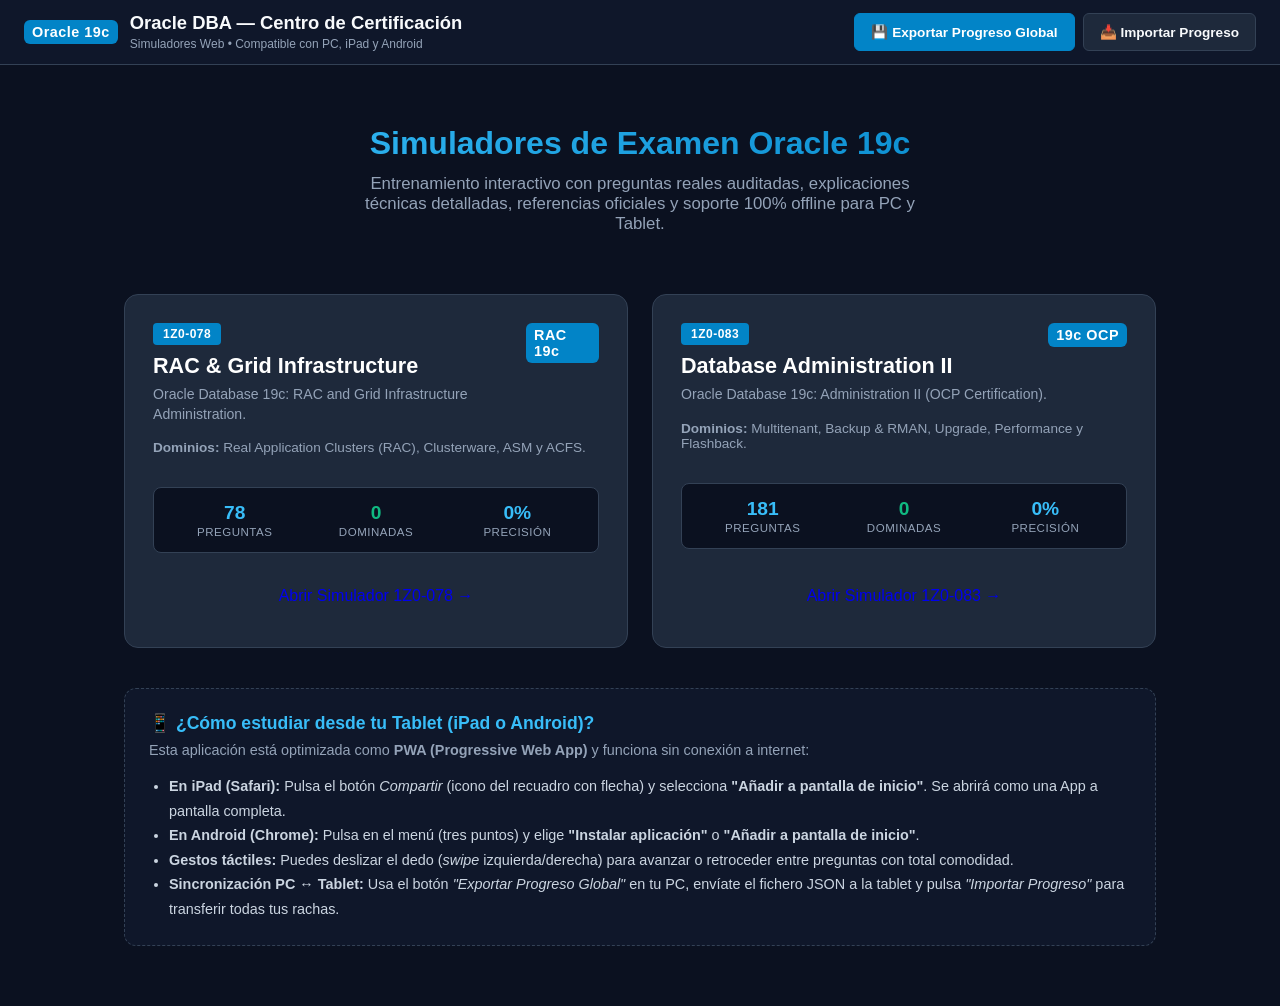
==== index.html @ 9dcdb60d "feat: reorganizacion modular, soporte PWA y optimizacion tablet/movil" ====
<!DOCTYPE html>
<html lang="es">
<head>
  <meta charset="UTF-8">
  <meta name="viewport" content="width=device-width, initial-scale=1.0, viewport-fit=cover">
  <meta name="theme-color" content="#0b1120">
  <meta name="apple-mobile-web-app-capable" content="yes">
  <meta name="apple-mobile-web-app-status-bar-style" content="black-translucent">
  <title>Oracle 19c DBA | Suite de Certificaciones</title>
  <link rel="manifest" href="manifest.webmanifest">
  <link rel="icon" type="image/svg+xml" href="assets/icons/icon.svg">
  <link rel="stylesheet" href="assets/css/simulator.css">
</head>
<body>

<header>
  <div class="brand">
    <span class="brand-badge">Oracle 19c</span>
    <div>
      <h1>Oracle DBA &mdash; Centro de Certificación</h1>
      <small class="brand-sub">Simuladores Web &bull; Compatible con PC, iPad y Android</small>
    </div>
  </div>
  <div class="header-actions">
    <button class="primary" onclick="exportAllProgress()" title="Descarga copia de seguridad completa">💾 Exportar Progreso Global</button>
    <label class="button" style="display:inline-flex; align-items:center; justify-content:center; cursor:pointer;">
      <button onclick="document.getElementById('global-import-input').click()" title="Restaura progreso desde fichero JSON">📥 Importar Progreso</button>
      <input type="file" id="global-import-input" accept=".json" style="display:none;" onchange="importAllProgress(this)">
    </label>
  </div>
</header>

<main>
  <div class="portal-hero">
    <h1>Simuladores de Examen Oracle 19c</h1>
    <p>Entrenamiento interactivo con preguntas reales auditadas, explicaciones técnicas detalladas, referencias oficiales y soporte 100% offline para PC y Tablet.</p>
  </div>

  <div class="exam-grid">
    <!-- Card 1Z0-078 -->
    <div class="exam-card">
      <div class="exam-card-header">
        <div>
          <span class="badge badge-id" style="margin-bottom:8px; display:inline-block;">1Z0-078</span>
          <h2 class="exam-card-title">RAC &amp; Grid Infrastructure</h2>
          <div class="exam-card-subtitle">Oracle Database 19c: RAC and Grid Infrastructure Administration.</div>
        </div>
        <span class="brand-badge">RAC 19c</span>
      </div>

      <div style="font-size:0.85rem; color:var(--text-muted); margin-bottom:12px;">
        <strong>Dominios:</strong> Real Application Clusters (RAC), Clusterware, ASM y ACFS.
      </div>

      <div class="exam-card-stats">
        <div>
          <div class="exam-card-stat-val" id="stats-78-total">78</div>
          <div class="exam-card-stat-label">Preguntas</div>
        </div>
        <div>
          <div class="exam-card-stat-val" id="stats-78-mastered" style="color:var(--success);">0</div>
          <div class="exam-card-stat-label">Dominadas</div>
        </div>
        <div>
          <div class="exam-card-stat-val" id="stats-78-acc">0%</div>
          <div class="exam-card-stat-label">Precisión</div>
        </div>
      </div>

      <a href="1z0-078/" class="button primary exam-card-btn">
        Abrir Simulador 1Z0-078 &rarr;
      </a>
    </div>

    <!-- Card 1Z0-083 -->
    <div class="exam-card">
      <div class="exam-card-header">
        <div>
          <span class="badge badge-id" style="margin-bottom:8px; display:inline-block;">1Z0-083</span>
          <h2 class="exam-card-title">Database Administration II</h2>
          <div class="exam-card-subtitle">Oracle Database 19c: Administration II (OCP Certification).</div>
        </div>
        <span class="brand-badge">19c OCP</span>
      </div>

      <div style="font-size:0.85rem; color:var(--text-muted); margin-bottom:12px;">
        <strong>Dominios:</strong> Multitenant, Backup &amp; RMAN, Upgrade, Performance y Flashback.
      </div>

      <div class="exam-card-stats">
        <div>
          <div class="exam-card-stat-val" id="stats-83-total">181</div>
          <div class="exam-card-stat-label">Preguntas</div>
        </div>
        <div>
          <div class="exam-card-stat-val" id="stats-83-mastered" style="color:var(--success);">0</div>
          <div class="exam-card-stat-label">Dominadas</div>
        </div>
        <div>
          <div class="exam-card-stat-val" id="stats-83-acc">0%</div>
          <div class="exam-card-stat-label">Precisión</div>
        </div>
      </div>

      <a href="1z0-083/" class="button primary exam-card-btn">
        Abrir Simulador 1Z0-083 &rarr;
      </a>
    </div>
  </div>

  <!-- Sincronización y Consejos Tablet -->
  <div class="sync-card">
    <h3>📱 ¿Cómo estudiar desde tu Tablet (iPad o Android)?</h3>
    <p>Esta aplicación está optimizada como <strong>PWA (Progressive Web App)</strong> y funciona sin conexión a internet:</p>
    <ul style="padding-left:20px; font-size:0.9rem; line-height:1.7; color:#cbd5e1;">
      <li><strong>En iPad (Safari):</strong> Pulsa el botón <em>Compartir</em> (icono del recuadro con flecha) y selecciona <strong>"Añadir a pantalla de inicio"</strong>. Se abrirá como una App a pantalla completa.</li>
      <li><strong>En Android (Chrome):</strong> Pulsa en el menú (tres puntos) y elige <strong>"Instalar aplicación"</strong> o <strong>"Añadir a pantalla de inicio"</strong>.</li>
      <li><strong>Gestos táctiles:</strong> Puedes deslizar el dedo (<em>swipe</em> izquierda/derecha) para avanzar o retroceder entre preguntas con total comodidad.</li>
      <li><strong>Sincronización PC &harr; Tablet:</strong> Usa el botón <em>"Exportar Progreso Global"</em> en tu PC, envíate el fichero JSON a la tablet y pulsa <em>"Importar Progreso"</em> para transferir todas tus rachas.</li>
    </ul>
  </div>
</main>

<script>
  // Cargar estadísticas consolidadas en el Dashboard
  function loadDashboardStats() {
    // 1Z0-078
    const stats78 = JSON.parse(localStorage.getItem('oracle_dba_stats_1z0-078') || localStorage.getItem('1z0_078_stats_v2') || '{}');
    updateExamStats('78', stats78);

    // 1Z0-083
    const stats83 = JSON.parse(localStorage.getItem('oracle_dba_stats_1z0-083') || localStorage.getItem('1z0_stats_en') || '{}');
    updateExamStats('83', stats83);
  }

  function updateExamStats(prefix, stats) {
    let mastered = 0;
    let correct = 0;
    let attempts = 0;

    Object.values(stats).forEach(s => {
      if (s) {
        if (s.mastered) mastered++;
        correct += (s.correct || 0);
        attempts += ((s.correct || 0) + (s.wrong || 0));
      }
    });

    const masteredEl = document.getElementById(`stats-${prefix}-mastered`);
    if (masteredEl) masteredEl.innerText = mastered;

    const accEl = document.getElementById(`stats-${prefix}-acc`);
    if (accEl) {
      const acc = attempts > 0 ? Math.round((correct / attempts) * 100) : 0;
      accEl.innerText = `${acc}%`;
    }
  }

  // Backup global unificado
  function exportAllProgress() {
    const backup = {
      app: 'OracleDBA-Suite',
      version: '2.0',
      exportedAt: new Date().toISOString(),
      exams: {
        '1z0-078': {
          stats: JSON.parse(localStorage.getItem('oracle_dba_stats_1z0-078') || localStorage.getItem('1z0_078_stats_v2') || '{}'),
          threshold: localStorage.getItem('oracle_dba_threshold_1z0-078') || localStorage.getItem('1z0_078_threshold_v2') || '3'
        },
        '1z0-083': {
          stats: JSON.parse(localStorage.getItem('oracle_dba_stats_1z0-083') || localStorage.getItem('1z0_stats_en') || '{}'),
          threshold: localStorage.getItem('oracle_dba_threshold_1z0-083') || localStorage.getItem('1z0_threshold_en') || '3'
        }
      }
    };

    const blob = new Blob([JSON.stringify(backup, null, 2)], { type: 'application/json' });
    const url = URL.createObjectURL(blob);
    const a = document.createElement('a');
    a.href = url;
    a.download = `OracleDBA_GlobalBackup_${new Date().toISOString().slice(0, 10)}.json`;
    a.click();
    URL.revokeObjectURL(url);
  }

  function importAllProgress(input) {
    const file = input.files[0];
    if (!file) return;

    const reader = new FileReader();
    reader.onload = e => {
      try {
        const data = JSON.parse(e.target.result);
        if (data.exams) {
          if (data.exams['1z0-078']) {
            localStorage.setItem('oracle_dba_stats_1z0-078', JSON.stringify(data.exams['1z0-078'].stats || {}));
            localStorage.setItem('oracle_dba_threshold_1z0-078', data.exams['1z0-078'].threshold || '3');
          }
          if (data.exams['1z0-083']) {
            localStorage.setItem('oracle_dba_stats_1z0-083', JSON.stringify(data.exams['1z0-083'].stats || {}));
            localStorage.setItem('oracle_dba_threshold_1z0-083', data.exams['1z0-083'].threshold || '3');
          }
          loadDashboardStats();
          alert('¡Progreso global importado con éxito!');
        } else if (data.examId && data.stats) {
          // Backup individual
          localStorage.setItem(`oracle_dba_stats_${data.examId}`, JSON.stringify(data.stats));
          if (data.threshold) localStorage.setItem(`oracle_dba_threshold_${data.examId}`, data.threshold);
          loadDashboardStats();
          alert(`¡Progreso para ${data.examId} importado con éxito!`);
        } else {
          alert('Formato de fichero de respaldo no reconocido.');
        }
      } catch (err) {
        alert('Error al leer el archivo: ' + err.message);
      }
    };
    reader.readAsText(file);
    input.value = '';
  }

  window.addEventListener('DOMContentLoaded', loadDashboardStats);

  // Registro del Service Worker para funcionamiento Offline
  if ('serviceWorker' in navigator) {
    navigator.serviceWorker.register('./sw.js').catch(err => console.log('SW registration error:', err));
  }
</script>
</body>
</html>
---- assets/css/simulator.css ----
/* ==========================================================================
   OracleDBA Exam Simulator - Unified Stylesheet (Desktop, Tablet & Mobile)
   ========================================================================== */

:root {
  --bg-dark: #0b1120;
  --bg-card: #1e293b;
  --bg-hover: #334155;
  --border: #334155;
  --text-main: #f8fafc;
  --text-muted: #94a3b8;
  --primary: #0284c7;
  --primary-hover: #0369a1;
  --success: #10b981;
  --success-bg: rgba(16, 185, 129, 0.15);
  --error: #f43f5e;
  --error-bg: rgba(244, 63, 94, 0.15);
  --accent: #38bdf8;
  --accent-bg: rgba(56, 189, 248, 0.12);
  --warning: #f59e0b;
  --warning-bg: rgba(245, 158, 11, 0.15);
  --font-family: -apple-system, BlinkMacSystemFont, "Segoe UI", Roboto, "Helvetica Neue", Arial, sans-serif;
  --font-mono: ui-monospace, SFMono-Regular, Menlo, Monaco, Consolas, "Liberation Mono", "Courier New", monospace;
  --touch-min-height: 48px;
}

* {
  box-sizing: border-box;
  margin: 0;
  padding: 0;
  font-family: var(--font-family);
  -webkit-tap-highlight-color: transparent;
}

body {
  background: var(--bg-dark);
  color: var(--text-main);
  min-height: 100vh;
  min-height: -webkit-fill-available;
  display: flex;
  flex-direction: column;
  padding-bottom: env(safe-area-inset-bottom, 16px);
}

/* ==========================================================================
   Header & Navigation
   ========================================================================== */

header {
  background: #0f172a;
  border-bottom: 1px solid var(--border);
  padding: 12px 24px;
  display: flex;
  justify-content: space-between;
  align-items: center;
  flex-wrap: wrap;
  gap: 12px;
  position: sticky;
  top: 0;
  z-index: 100;
  padding-top: calc(12px + env(safe-area-inset-top, 0px));
}

.brand {
  display: flex;
  align-items: center;
  gap: 12px;
  text-decoration: none;
  color: inherit;
}

.brand-badge {
  background: var(--primary);
  color: #fff;
  font-weight: 800;
  padding: 4px 8px;
  border-radius: 6px;
  font-size: 0.9rem;
  letter-spacing: 0.5px;
}

.brand h1 {
  font-size: 1.15rem;
  font-weight: 700;
}

.brand-sub {
  color: var(--text-muted);
  font-size: 0.75rem;
}

.header-actions {
  display: flex;
  align-items: center;
  gap: 8px;
  flex-wrap: wrap;
}

.stats-bar {
  display: flex;
  gap: 10px;
  flex-wrap: wrap;
}

.stat-pill {
  background: var(--bg-card);
  border: 1px solid var(--border);
  padding: 6px 12px;
  border-radius: 6px;
  font-size: 0.8rem;
  display: flex;
  align-items: center;
  gap: 4px;
}

.stat-pill strong {
  color: var(--accent);
}

/* Buttons & Inputs */
button {
  cursor: pointer;
  border: 1px solid var(--border);
  background: var(--bg-card);
  color: var(--text-main);
  padding: 8px 16px;
  border-radius: 6px;
  font-size: 0.85rem;
  font-weight: 600;
  transition: all 0.2s ease;
  min-height: 38px;
  display: inline-flex;
  align-items: center;
  justify-content: center;
  gap: 6px;
  user-select: none;
}

button:hover {
  background: var(--bg-hover);
}

button:active {
  transform: scale(0.98);
}

button.primary {
  background: var(--primary);
  border-color: var(--primary);
  color: #fff;
}

button.primary:hover {
  background: var(--primary-hover);
}

button:disabled {
  opacity: 0.5;
  cursor: not-allowed;
  transform: none;
}

/* Navigation Tabs */
nav.tabs {
  background: #0f172a;
  border-bottom: 1px solid var(--border);
  display: flex;
  padding: 0 24px;
  gap: 8px;
  overflow-x: auto;
  align-items: center;
  -webkit-overflow-scrolling: touch;
}

nav.tabs::-webkit-scrollbar {
  display: none;
}

.tab-btn {
  background: none;
  border: none;
  border-bottom: 3px solid transparent;
  border-radius: 0;
  padding: 12px 14px;
  color: var(--text-muted);
  font-size: 0.88rem;
  white-space: nowrap;
}

.tab-btn:hover {
  background: rgba(255, 255, 255, 0.03);
  color: #fff;
}

.tab-btn.active {
  color: #fff;
  border-bottom-color: var(--primary);
  background: rgba(2, 132, 199, 0.08);
}

.tab-btn.tab-memory {
  margin-left: auto;
  border-bottom: 3px solid transparent;
  color: var(--accent);
  font-weight: 700;
}

.tab-btn.tab-memory.active {
  color: #fff;
  border-bottom-color: var(--accent);
  background: rgba(56, 189, 248, 0.12);
}

/* Main Layout */
main {
  flex: 1;
  padding: 20px 24px;
  max-width: 1080px;
  width: 100%;
  margin: 0 auto;
}

/* Filter Bar */
.filter-bar {
  background: var(--bg-card);
  border: 1px solid var(--border);
  padding: 12px 16px;
  border-radius: 8px;
  margin-bottom: 18px;
  display: flex;
  gap: 14px;
  align-items: center;
  flex-wrap: wrap;
}

.filter-bar input[type="text"] {
  flex: 1;
  min-width: 220px;
  background: #0b1120;
  border: 1px solid var(--border);
  padding: 8px 14px;
  border-radius: 6px;
  color: #fff;
  font-size: 0.88rem;
}

.filter-bar input[type="text"]:focus {
  outline: none;
  border-color: var(--primary);
}

.filter-label {
  font-size: 0.85rem;
  display: flex;
  align-items: center;
  gap: 6px;
  cursor: pointer;
  user-select: none;
}

.mastery-select-wrapper {
  font-size: 0.85rem;
  color: var(--text-muted);
  margin-left: auto;
  display: flex;
  align-items: center;
  gap: 6px;
}

.mastery-select-wrapper select {
  background: #0b1120;
  color: #fff;
  border: 1px solid var(--border);
  padding: 6px 10px;
  border-radius: 4px;
  font-size: 0.85rem;
}

/* Exam Mode Header */
.exam-header {
  background: #172554;
  border: 1px solid #1e40af;
  padding: 14px 20px;
  border-radius: 8px;
  margin-bottom: 18px;
  display: flex;
  justify-content: space-between;
  align-items: center;
  flex-wrap: wrap;
  gap: 12px;
}

.timer-display {
  font-size: 1.3rem;
  font-weight: 800;
  font-family: var(--font-mono);
  color: var(--accent);
  background: #0b1120;
  padding: 4px 12px;
  border-radius: 6px;
  border: 1px solid #1e3a8a;
}

/* Question Navigation Bar */
.bottom-nav {
  display: flex;
  justify-content: space-between;
  align-items: center;
  gap: 12px;
  margin: 16px 0;
  flex-wrap: wrap;
}

.bottom-nav button {
  min-height: var(--touch-min-height);
  padding: 8px 20px;
  font-size: 0.95rem;
}

.nav-middle {
  display: flex;
  align-items: center;
  gap: 12px;
  flex-wrap: wrap;
}

.question-jump {
  display: flex;
  align-items: center;
  gap: 6px;
}

.question-jump input {
  width: 70px;
  background: #0b1120;
  border: 1px solid var(--border);
  color: #fff;
  padding: 6px 8px;
  border-radius: 4px;
  text-align: center;
  font-weight: 700;
  font-size: 0.9rem;
}

.q-jump-feedback {
  font-size: 0.8rem;
  color: var(--error);
}

/* ==========================================================================
   Question Card & Content
   ========================================================================== */

.question-card {
  background: var(--bg-card);
  border: 1px solid var(--border);
  border-radius: 12px;
  padding: 24px;
  margin-bottom: 20px;
  box-shadow: 0 4px 6px -1px rgba(0, 0, 0, 0.2);
}

.q-meta {
  display: flex;
  justify-content: space-between;
  align-items: center;
  margin-bottom: 18px;
  flex-wrap: wrap;
  gap: 8px;
}

.badges {
  display: flex;
  gap: 8px;
  align-items: center;
  flex-wrap: wrap;
}

.badge {
  font-size: 0.75rem;
  font-weight: 700;
  padding: 4px 10px;
  border-radius: 4px;
  text-transform: uppercase;
  letter-spacing: 0.5px;
}

.badge-id { background: var(--primary); color: #fff; }
.badge-domain { background: #475569; color: #f8fafc; }
.badge-req { background: #b45309; color: #fff; }
.badge-req.single { background: #047857; color: #fff; }
.badge-verified { background: #065f46; color: #34d399; border: 1px solid #059669; }
.badge-ambiguous { background: #78350f; color: #fde047; border: 1px solid #d97706; }

.streak-indicator {
  font-size: 0.85rem;
  color: var(--text-muted);
  display: flex;
  align-items: center;
  gap: 6px;
}

.streak-indicator strong {
  color: var(--success);
}

.q-text {
  font-size: 1.05rem;
  line-height: 1.65;
  font-weight: 600;
  margin-bottom: 20px;
  color: #fff;
  white-space: pre-line;
}

pre.code-block {
  background: #050914;
  border: 1px solid var(--border);
  border-radius: 8px;
  padding: 16px;
  margin: 16px 0;
  font-family: var(--font-mono);
  font-size: 0.88rem;
  line-height: 1.5;
  color: #38bdf8;
  overflow-x: auto;
  white-space: pre;
}

/* Options */
.options-container {
  display: flex;
  flex-direction: column;
  gap: 12px;
  margin-bottom: 24px;
}

.option-label {
  display: flex;
  align-items: center;
  gap: 14px;
  background: #0b1120;
  border: 1px solid var(--border);
  padding: 14px 18px;
  border-radius: 10px;
  cursor: pointer;
  transition: all 0.2s ease;
  user-select: none;
  min-height: var(--touch-min-height);
}

.option-label:hover {
  border-color: var(--accent);
  background: #131f37;
}

.option-label.selected {
  border-color: var(--accent);
  background: var(--accent-bg);
}

.option-box {
  width: 22px;
  height: 22px;
  min-width: 22px;
  border: 2px solid #475569;
  border-radius: 4px;
  display: flex;
  align-items: center;
  justify-content: center;
  font-weight: 800;
  font-size: 12px;
  transition: all 0.15s ease;
}

.option-label.selected .option-box {
  border-color: var(--accent);
  background: var(--accent);
  color: #0b1120;
}

.option-prefix {
  font-weight: 800;
  color: var(--accent);
  min-width: 20px;
  font-size: 0.95rem;
}

.option-text {
  font-size: 0.95rem;
  line-height: 1.5;
  flex: 1;
}

/* Evaluation States */
.option-label.correct-highlight {
  border-color: var(--success) !important;
  background: var(--success-bg) !important;
}
.option-label.correct-highlight .option-prefix {
  color: var(--success);
}
.option-label.correct-highlight .option-box {
  border-color: var(--success);
  background: var(--success);
  color: #0b1120;
}
.option-label.correct-highlight .option-box::after {
  content: "✓";
}

.option-label.wrong-highlight {
  border-color: var(--error) !important;
  background: var(--error-bg) !important;
}
.option-label.wrong-highlight .option-prefix {
  color: var(--error);
}
.option-label.wrong-highlight .option-box {
  border-color: var(--error);
  background: var(--error);
  color: #fff;
}
.option-label.wrong-highlight .option-box::after {
  content: "✕";
}

/* Memory Mode */
.option-label.memory-correct {
  border-color: var(--success) !important;
  background: var(--success-bg) !important;
  opacity: 1 !important;
  cursor: default;
}
.option-label.memory-correct .option-prefix {
  color: var(--success) !important;
}
.option-label.memory-correct .option-text {
  color: #ffffff !important;
  font-weight: 600;
}
.option-label.memory-correct .option-box {
  border-color: var(--success) !important;
  background: var(--success) !important;
}
.option-label.memory-correct .option-box::after {
  content: "✓" !important;
  color: #0b1120 !important;
  font-size: 13px !important;
  font-weight: 900 !important;
}

.option-label.memory-dimmed {
  border-color: #1e293b !important;
  background: #0d1526 !important;
  opacity: 0.35 !important;
  cursor: default;
}
.option-label.memory-dimmed:hover {
  border-color: #1e293b !important;
  background: #0d1526 !important;
}
.option-label.memory-dimmed .option-prefix,
.option-label.memory-dimmed .option-text {
  color: #64748b !important;
}
.option-label.memory-dimmed .option-box {
  border-color: #334155 !important;
  background: transparent !important;
}

/* Explanations & Notes */
.explanation-box {
  margin-top: 24px;
  background: #0b1120;
  border: 1px solid var(--border);
  border-radius: 8px;
  padding: 20px;
}

.explanation-title {
  color: var(--accent);
  font-weight: 700;
  font-size: 1.05rem;
  margin-bottom: 12px;
  display: flex;
  align-items: center;
  gap: 8px;
}

.explanation-body {
  font-size: 0.93rem;
  line-height: 1.7;
  color: #e2e8f0;
}

.explanation-code {
  background: #050914;
  border: 1px solid #1e293b;
  border-radius: 6px;
  padding: 12px 16px;
  margin: 12px 0;
  font-family: var(--font-mono);
  font-size: 0.85rem;
  line-height: 1.45;
  color: #7dd3fc;
  overflow-x: auto;
}

.inline-code {
  background: #1e293b;
  color: #38bdf8;
  padding: 2px 6px;
  border-radius: 4px;
  font-family: var(--font-mono);
  font-size: 0.85rem;
}

.option-ref {
  display: inline-flex;
  align-items: center;
  justify-content: center;
  background: #1e293b;
  color: #38bdf8;
  font-weight: 700;
  padding: 1px 6px;
  border-radius: 4px;
  border: 1px solid #334155;
  font-size: 0.85rem;
  margin: 0 2px;
}

.review-note {
  background: #271c08;
  border-left: 4px solid var(--warning);
  padding: 10px 14px;
  margin-bottom: 16px;
  border-radius: 0 6px 6px 0;
  font-size: 0.88rem;
  color: #fef08a;
  line-height: 1.5;
}

.oracle-reference, .oracle-references {
  margin-top: 16px;
  padding-top: 14px;
  border-top: 1px dashed var(--border);
  font-size: 0.82rem;
  color: var(--text-muted);
}

.oracle-reference strong, .oracle-references strong {
  display: block;
  margin-bottom: 6px;
  color: var(--accent);
}

.oracle-reference a, .oracle-references a {
  display: block;
  color: #38bdf8;
  text-decoration: none;
  margin-bottom: 4px;
  word-break: break-all;
}

.oracle-reference a:hover, .oracle-references a:hover {
  text-decoration: underline;
}

/* Modals */
.modal {
  display: none;
  position: fixed;
  top: 0;
  left: 0;
  width: 100%;
  height: 100%;
  background: rgba(0, 0, 0, 0.75);
  backdrop-filter: blur(4px);
  z-index: 1000;
  justify-content: center;
  align-items: center;
  padding: 16px;
}

.modal.active {
  display: flex;
}

.modal-content {
  background: var(--bg-card);
  border: 1px solid var(--border);
  border-radius: 12px;
  max-width: 520px;
  width: 100%;
  padding: 24px;
  box-shadow: 0 20px 25px -5px rgba(0, 0, 0, 0.5);
  max-height: 90vh;
  overflow-y: auto;
}

.modal-content h3 {
  margin-bottom: 8px;
  font-size: 1.2rem;
}

.modal-actions {
  margin-top: 20px;
  display: flex;
  justify-content: flex-end;
  gap: 10px;
}

/* ==========================================================================
   Portal / Index Styles
   ========================================================================== */

.portal-hero {
  text-align: center;
  padding: 40px 16px 30px;
}

.portal-hero h1 {
  font-size: 2rem;
  font-weight: 800;
  margin-bottom: 12px;
  background: linear-gradient(135deg, #38bdf8 0%, #0284c7 100%);
  -webkit-background-clip: text;
  -webkit-text-fill-color: transparent;
}

.portal-hero p {
  color: var(--text-muted);
  font-size: 1.05rem;
  max-width: 600px;
  margin: 0 auto;
}

.exam-grid {
  display: grid;
  grid-template-columns: repeat(auto-fit, minmax(320px, 1fr));
  gap: 24px;
  margin: 30px 0 40px;
}

.exam-card {
  background: var(--bg-card);
  border: 1px solid var(--border);
  border-radius: 14px;
  padding: 28px;
  display: flex;
  flex-direction: column;
  transition: all 0.25s ease;
  position: relative;
  overflow: hidden;
}

.exam-card:hover {
  transform: translateY(-4px);
  border-color: var(--accent);
  box-shadow: 0 12px 24px -10px rgba(2, 132, 199, 0.3);
}

.exam-card-header {
  display: flex;
  justify-content: space-between;
  align-items: flex-start;
  margin-bottom: 16px;
}

.exam-card-title {
  font-size: 1.35rem;
  font-weight: 700;
  color: #fff;
  margin-bottom: 6px;
}

.exam-card-subtitle {
  color: var(--text-muted);
  font-size: 0.88rem;
  line-height: 1.4;
}

.exam-card-stats {
  background: #0b1120;
  border: 1px solid var(--border);
  border-radius: 8px;
  padding: 14px;
  margin: 20px 0;
  display: grid;
  grid-template-columns: repeat(3, 1fr);
  gap: 8px;
  text-align: center;
}

.exam-card-stat-val {
  font-size: 1.2rem;
  font-weight: 800;
  color: var(--accent);
}

.exam-card-stat-label {
  font-size: 0.72rem;
  color: var(--text-muted);
  text-transform: uppercase;
  letter-spacing: 0.5px;
  margin-top: 2px;
}

.exam-card-btn {
  margin-top: auto;
  min-height: 46px;
  font-size: 1rem;
  text-decoration: none;
  display: flex;
  align-items: center;
  justify-content: center;
  gap: 8px;
}

.sync-card {
  background: #0f172a;
  border: 1px dashed var(--border);
  border-radius: 12px;
  padding: 24px;
  margin-bottom: 40px;
}

.sync-card h3 {
  font-size: 1.1rem;
  margin-bottom: 8px;
  color: var(--accent);
}

.sync-card p {
  color: var(--text-muted);
  font-size: 0.9rem;
  margin-bottom: 16px;
}

.sync-actions {
  display: flex;
  gap: 12px;
  flex-wrap: wrap;
}

/* ==========================================================================
   Responsive & Tablet / Touch Optimizations
   ========================================================================== */

@media (max-width: 768px) {
  header {
    padding: 10px 16px;
  }
  
  .brand h1 {
    font-size: 1rem;
  }
  
  .stats-bar {
    width: 100%;
    justify-content: space-between;
  }
  
  .stat-pill {
    flex: 1;
    justify-content: center;
    padding: 6px 8px;
    font-size: 0.75rem;
  }
  
  nav.tabs {
    padding: 0 16px;
  }
  
  main {
    padding: 16px;
  }
  
  .question-card {
    padding: 18px 16px;
    border-radius: 10px;
  }
  
  .q-text {
    font-size: 1rem;
  }
  
  .option-label {
    padding: 12px 14px;
    gap: 10px;
  }
  
  .option-text {
    font-size: 0.9rem;
  }
  
  .bottom-nav {
    flex-direction: column-reverse;
    align-items: stretch;
  }
  
  .bottom-nav button {
    width: 100%;
  }
  
  .nav-middle {
    justify-content: space-between;
    margin: 8px 0;
  }
  
  .exam-grid {
    grid-template-columns: 1fr;
  }
}

/* Touch device specific enhancements */
@media (hover: none) and (pointer: coarse) {
  button, .tab-btn, .option-label {
    min-height: var(--touch-min-height);
  }
  
  .option-label:hover {
    background: #0b1120;
    border-color: var(--border);
  }
  
  .option-label:active {
    background: var(--accent-bg);
  }
}
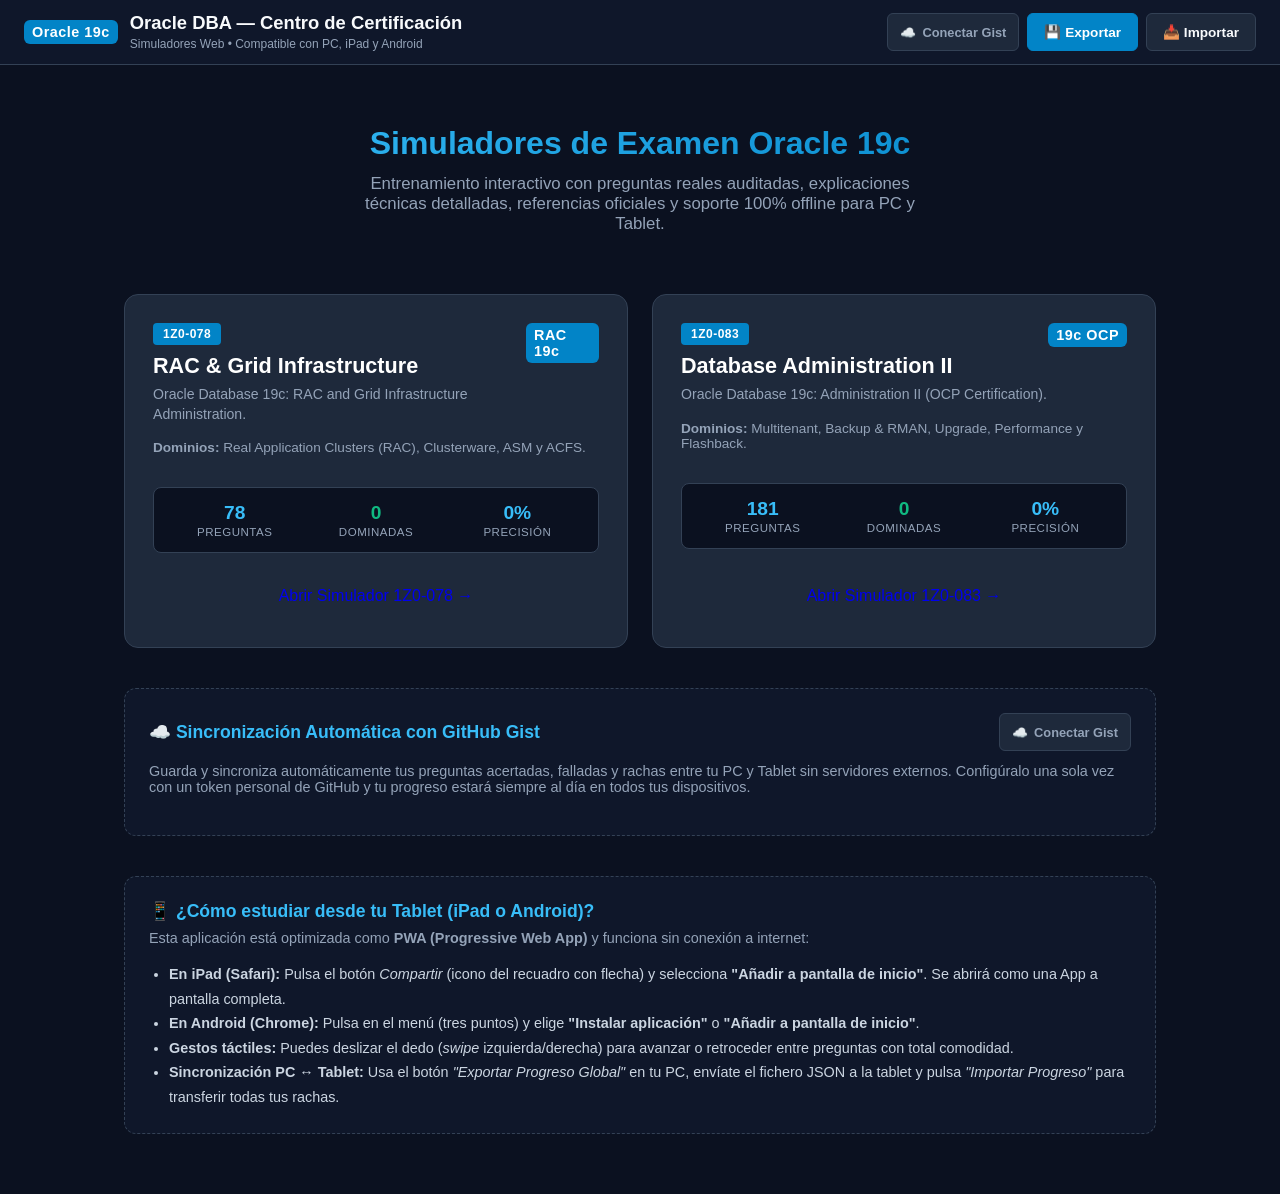
==== commit f1e49ade: "feat: sincronizacion automatica de progreso con backend GitHub Gist" ====
--- a/index.html
+++ b/index.html
@@ -22,9 +22,10 @@
     </div>
   </div>
   <div class="header-actions">
-    <button class="primary" onclick="exportAllProgress()" title="Descarga copia de seguridad completa">💾 Exportar Progreso Global</button>
+    <button class="gist-sync-status" onclick="GistSync.openModal()" title="Sincronización con GitHub Gist">☁️ Conectar Gist</button>
+    <button class="primary" onclick="exportAllProgress()" title="Descarga copia de seguridad completa">💾 Exportar</button>
     <label class="button" style="display:inline-flex; align-items:center; justify-content:center; cursor:pointer;">
-      <button onclick="document.getElementById('global-import-input').click()" title="Restaura progreso desde fichero JSON">📥 Importar Progreso</button>
+      <button onclick="document.getElementById('global-import-input').click()" title="Restaura progreso desde fichero JSON">📥 Importar</button>
       <input type="file" id="global-import-input" accept=".json" style="display:none;" onchange="importAllProgress(this)">
     </label>
   </div>
@@ -106,6 +107,14 @@
         Abrir Simulador 1Z0-083 &rarr;
       </a>
     </div>
+  </div>
+
+  <div class="sync-card">
+    <div style="display:flex; justify-content:space-between; align-items:center; flex-wrap:wrap; gap:12px; margin-bottom:12px;">
+      <h3 style="margin:0;">☁️ Sincronización Automática con GitHub Gist</h3>
+      <button class="gist-sync-status" onclick="GistSync.openModal()">☁️ Conectar Gist</button>
+    </div>
+    <p>Guarda y sincroniza automáticamente tus preguntas acertadas, falladas y rachas entre tu PC y Tablet sin servidores externos. Configúralo una sola vez con un token personal de GitHub y tu progreso estará siempre al día en todos tus dispositivos.</p>
   </div>
 
   <!-- Sincronización y Consejos Tablet -->
@@ -226,5 +235,6 @@
     navigator.serviceWorker.register('./sw.js').catch(err => console.log('SW registration error:', err));
   }
 </script>
+<script src="assets/js/gist-sync.js"></script>
 </body>
 </html>
--- a/assets/css/simulator.css
+++ b/assets/css/simulator.css
@@ -301,6 +301,56 @@
   border: 1px solid #1e3a8a;
 }
 
+/* Sync Pill Button */
+.gist-sync-status {
+  display: inline-flex;
+  align-items: center;
+  gap: 6px;
+  background: var(--bg-card);
+  border: 1px solid var(--border);
+  padding: 6px 12px;
+  border-radius: 6px;
+  font-size: 0.8rem;
+  font-weight: 600;
+  cursor: pointer;
+  transition: all 0.2s ease;
+  user-select: none;
+}
+
+.gist-sync-status:hover {
+  background: var(--bg-hover);
+  border-color: var(--accent);
+}
+
+.gist-sync-status.status-synced {
+  border-color: #059669;
+  background: rgba(16, 185, 129, 0.1);
+  color: #34d399;
+}
+
+.gist-sync-status.status-syncing {
+  border-color: #d97706;
+  background: rgba(245, 158, 11, 0.1);
+  color: #fbbf24;
+  animation: pulse 1.5s infinite;
+}
+
+.gist-sync-status.status-error {
+  border-color: var(--error);
+  background: var(--error-bg);
+  color: #fda4af;
+}
+
+.gist-sync-status.status-unconfigured {
+  border-color: var(--border);
+  color: var(--text-muted);
+}
+
+@keyframes pulse {
+  0%, 100% { opacity: 1; }
+  50% { opacity: 0.6; }
+}
+
 /* Question Navigation Bar */
 .bottom-nav {
   display: flex;
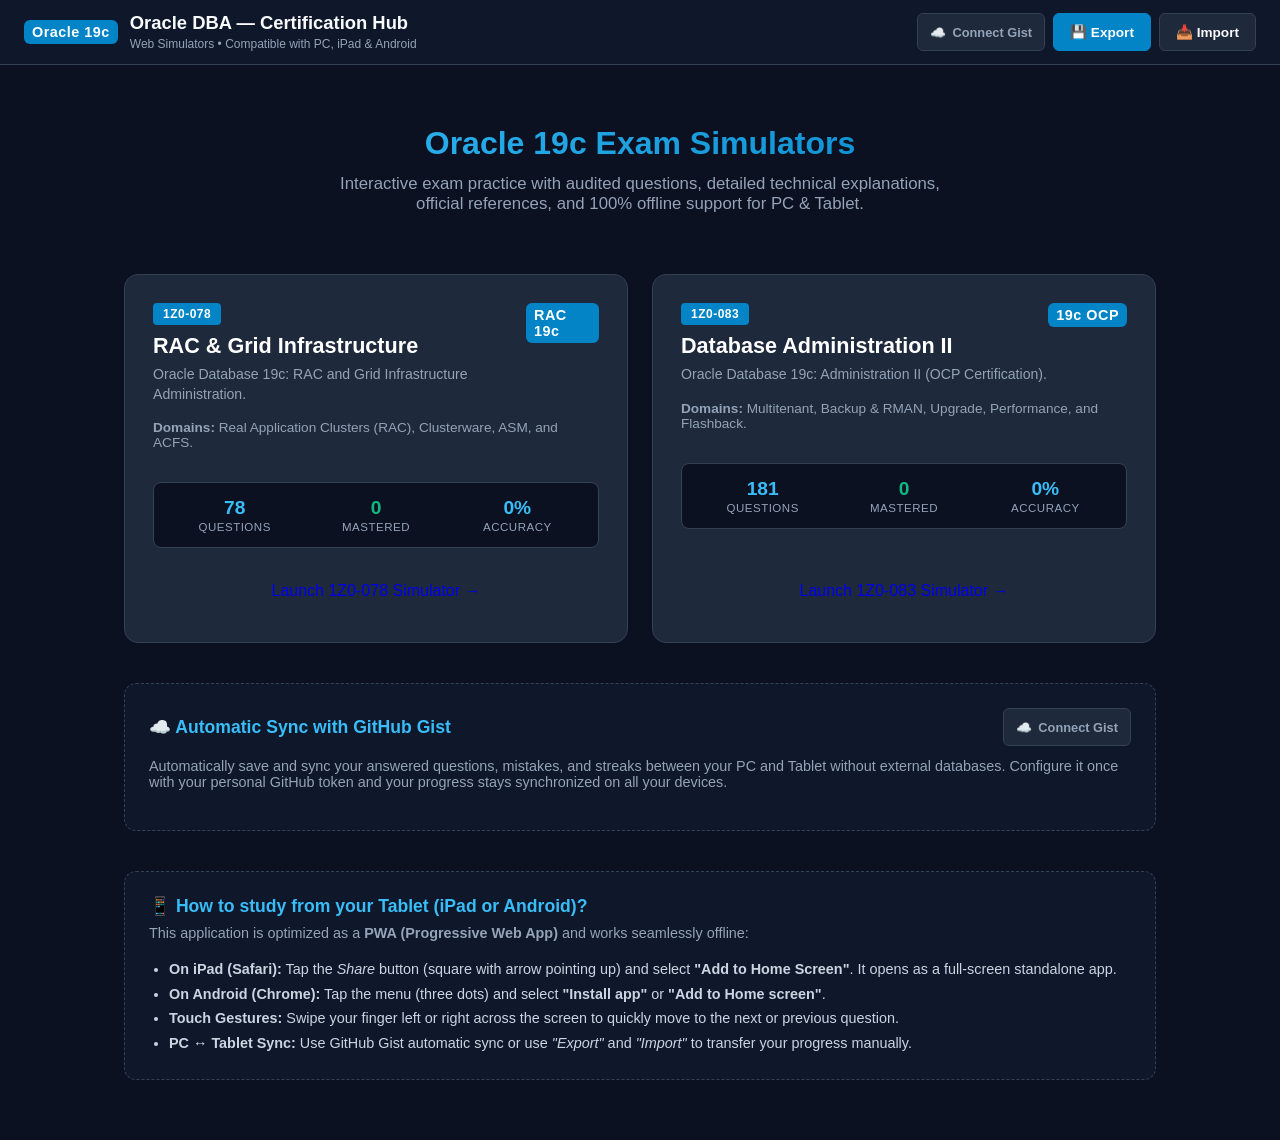
==== commit 3c6529f6: "docs: translate all project files, documentation, and UI to English" ====
--- a/index.html
+++ b/index.html
@@ -1,12 +1,12 @@
 <!DOCTYPE html>
-<html lang="es">
+<html lang="en">
 <head>
   <meta charset="UTF-8">
   <meta name="viewport" content="width=device-width, initial-scale=1.0, viewport-fit=cover">
   <meta name="theme-color" content="#0b1120">
   <meta name="apple-mobile-web-app-capable" content="yes">
   <meta name="apple-mobile-web-app-status-bar-style" content="black-translucent">
-  <title>Oracle 19c DBA | Suite de Certificaciones</title>
+  <title>Oracle 19c DBA | Certification Suite</title>
   <link rel="manifest" href="manifest.webmanifest">
   <link rel="icon" type="image/svg+xml" href="assets/icons/icon.svg">
   <link rel="stylesheet" href="assets/css/simulator.css">
@@ -17,15 +17,15 @@
   <div class="brand">
     <span class="brand-badge">Oracle 19c</span>
     <div>
-      <h1>Oracle DBA &mdash; Centro de Certificación</h1>
-      <small class="brand-sub">Simuladores Web &bull; Compatible con PC, iPad y Android</small>
+      <h1>Oracle DBA &mdash; Certification Hub</h1>
+      <small class="brand-sub">Web Simulators &bull; Compatible with PC, iPad &amp; Android</small>
     </div>
   </div>
   <div class="header-actions">
-    <button class="gist-sync-status" onclick="GistSync.openModal()" title="Sincronización con GitHub Gist">☁️ Conectar Gist</button>
-    <button class="primary" onclick="exportAllProgress()" title="Descarga copia de seguridad completa">💾 Exportar</button>
+    <button class="gist-sync-status" onclick="GistSync.openModal()" title="GitHub Gist Synchronization">☁️ Connect Gist</button>
+    <button class="primary" onclick="exportAllProgress()" title="Download full backup">💾 Export</button>
     <label class="button" style="display:inline-flex; align-items:center; justify-content:center; cursor:pointer;">
-      <button onclick="document.getElementById('global-import-input').click()" title="Restaura progreso desde fichero JSON">📥 Importar</button>
+      <button onclick="document.getElementById('global-import-input').click()" title="Restore progress from JSON file">📥 Import</button>
       <input type="file" id="global-import-input" accept=".json" style="display:none;" onchange="importAllProgress(this)">
     </label>
   </div>
@@ -33,8 +33,8 @@
 
 <main>
   <div class="portal-hero">
-    <h1>Simuladores de Examen Oracle 19c</h1>
-    <p>Entrenamiento interactivo con preguntas reales auditadas, explicaciones técnicas detalladas, referencias oficiales y soporte 100% offline para PC y Tablet.</p>
+    <h1>Oracle 19c Exam Simulators</h1>
+    <p>Interactive exam practice with audited questions, detailed technical explanations, official references, and 100% offline support for PC &amp; Tablet.</p>
   </div>
 
   <div class="exam-grid">
@@ -50,26 +50,26 @@
       </div>
 
       <div style="font-size:0.85rem; color:var(--text-muted); margin-bottom:12px;">
-        <strong>Dominios:</strong> Real Application Clusters (RAC), Clusterware, ASM y ACFS.
+        <strong>Domains:</strong> Real Application Clusters (RAC), Clusterware, ASM, and ACFS.
       </div>
 
       <div class="exam-card-stats">
         <div>
           <div class="exam-card-stat-val" id="stats-78-total">78</div>
-          <div class="exam-card-stat-label">Preguntas</div>
+          <div class="exam-card-stat-label">Questions</div>
         </div>
         <div>
           <div class="exam-card-stat-val" id="stats-78-mastered" style="color:var(--success);">0</div>
-          <div class="exam-card-stat-label">Dominadas</div>
+          <div class="exam-card-stat-label">Mastered</div>
         </div>
         <div>
           <div class="exam-card-stat-val" id="stats-78-acc">0%</div>
-          <div class="exam-card-stat-label">Precisión</div>
+          <div class="exam-card-stat-label">Accuracy</div>
         </div>
       </div>
 
       <a href="1z0-078/" class="button primary exam-card-btn">
-        Abrir Simulador 1Z0-078 &rarr;
+        Launch 1Z0-078 Simulator &rarr;
       </a>
     </div>
 
@@ -85,53 +85,54 @@
       </div>
 
       <div style="font-size:0.85rem; color:var(--text-muted); margin-bottom:12px;">
-        <strong>Dominios:</strong> Multitenant, Backup &amp; RMAN, Upgrade, Performance y Flashback.
+        <strong>Domains:</strong> Multitenant, Backup &amp; RMAN, Upgrade, Performance, and Flashback.
       </div>
 
       <div class="exam-card-stats">
         <div>
           <div class="exam-card-stat-val" id="stats-83-total">181</div>
-          <div class="exam-card-stat-label">Preguntas</div>
+          <div class="exam-card-stat-label">Questions</div>
         </div>
         <div>
           <div class="exam-card-stat-val" id="stats-83-mastered" style="color:var(--success);">0</div>
-          <div class="exam-card-stat-label">Dominadas</div>
+          <div class="exam-card-stat-label">Mastered</div>
         </div>
         <div>
           <div class="exam-card-stat-val" id="stats-83-acc">0%</div>
-          <div class="exam-card-stat-label">Precisión</div>
+          <div class="exam-card-stat-label">Accuracy</div>
         </div>
       </div>
 
       <a href="1z0-083/" class="button primary exam-card-btn">
-        Abrir Simulador 1Z0-083 &rarr;
+        Launch 1Z0-083 Simulator &rarr;
       </a>
     </div>
   </div>
 
+  <!-- Automatic GitHub Gist Sync Info -->
   <div class="sync-card">
     <div style="display:flex; justify-content:space-between; align-items:center; flex-wrap:wrap; gap:12px; margin-bottom:12px;">
-      <h3 style="margin:0;">☁️ Sincronización Automática con GitHub Gist</h3>
-      <button class="gist-sync-status" onclick="GistSync.openModal()">☁️ Conectar Gist</button>
-    </div>
-    <p>Guarda y sincroniza automáticamente tus preguntas acertadas, falladas y rachas entre tu PC y Tablet sin servidores externos. Configúralo una sola vez con un token personal de GitHub y tu progreso estará siempre al día en todos tus dispositivos.</p>
-  </div>
-
-  <!-- Sincronización y Consejos Tablet -->
+      <h3 style="margin:0;">☁️ Automatic Sync with GitHub Gist</h3>
+      <button class="gist-sync-status" onclick="GistSync.openModal()">☁️ Connect Gist</button>
+    </div>
+    <p>Automatically save and sync your answered questions, mistakes, and streaks between your PC and Tablet without external databases. Configure it once with your personal GitHub token and your progress stays synchronized on all your devices.</p>
+  </div>
+
+  <!-- Tablet Study Guide -->
   <div class="sync-card">
-    <h3>📱 ¿Cómo estudiar desde tu Tablet (iPad o Android)?</h3>
-    <p>Esta aplicación está optimizada como <strong>PWA (Progressive Web App)</strong> y funciona sin conexión a internet:</p>
+    <h3>📱 How to study from your Tablet (iPad or Android)?</h3>
+    <p>This application is optimized as a <strong>PWA (Progressive Web App)</strong> and works seamlessly offline:</p>
     <ul style="padding-left:20px; font-size:0.9rem; line-height:1.7; color:#cbd5e1;">
-      <li><strong>En iPad (Safari):</strong> Pulsa el botón <em>Compartir</em> (icono del recuadro con flecha) y selecciona <strong>"Añadir a pantalla de inicio"</strong>. Se abrirá como una App a pantalla completa.</li>
-      <li><strong>En Android (Chrome):</strong> Pulsa en el menú (tres puntos) y elige <strong>"Instalar aplicación"</strong> o <strong>"Añadir a pantalla de inicio"</strong>.</li>
-      <li><strong>Gestos táctiles:</strong> Puedes deslizar el dedo (<em>swipe</em> izquierda/derecha) para avanzar o retroceder entre preguntas con total comodidad.</li>
-      <li><strong>Sincronización PC &harr; Tablet:</strong> Usa el botón <em>"Exportar Progreso Global"</em> en tu PC, envíate el fichero JSON a la tablet y pulsa <em>"Importar Progreso"</em> para transferir todas tus rachas.</li>
+      <li><strong>On iPad (Safari):</strong> Tap the <em>Share</em> button (square with arrow pointing up) and select <strong>"Add to Home Screen"</strong>. It opens as a full-screen standalone app.</li>
+      <li><strong>On Android (Chrome):</strong> Tap the menu (three dots) and select <strong>"Install app"</strong> or <strong>"Add to Home screen"</strong>.</li>
+      <li><strong>Touch Gestures:</strong> Swipe your finger left or right across the screen to quickly move to the next or previous question.</li>
+      <li><strong>PC &harr; Tablet Sync:</strong> Use GitHub Gist automatic sync or use <em>"Export"</em> and <em>"Import"</em> to transfer your progress manually.</li>
     </ul>
   </div>
 </main>
 
 <script>
-  // Cargar estadísticas consolidadas en el Dashboard
+  // Load consolidated stats in the Dashboard
   function loadDashboardStats() {
     // 1Z0-078
     const stats78 = JSON.parse(localStorage.getItem('oracle_dba_stats_1z0-078') || localStorage.getItem('1z0_078_stats_v2') || '{}');
@@ -165,7 +166,7 @@
     }
   }
 
-  // Backup global unificado
+  // Unified global backup export
   function exportAllProgress() {
     const backup = {
       app: 'OracleDBA-Suite',
@@ -210,18 +211,18 @@
             localStorage.setItem('oracle_dba_threshold_1z0-083', data.exams['1z0-083'].threshold || '3');
           }
           loadDashboardStats();
-          alert('¡Progreso global importado con éxito!');
+          alert('Global progress successfully imported!');
         } else if (data.examId && data.stats) {
-          // Backup individual
+          // Individual backup
           localStorage.setItem(`oracle_dba_stats_${data.examId}`, JSON.stringify(data.stats));
           if (data.threshold) localStorage.setItem(`oracle_dba_threshold_${data.examId}`, data.threshold);
           loadDashboardStats();
-          alert(`¡Progreso para ${data.examId} importado con éxito!`);
+          alert(`Progress for ${data.examId} successfully imported!`);
         } else {
-          alert('Formato de fichero de respaldo no reconocido.');
+          alert('Unrecognized backup file format.');
         }
       } catch (err) {
-        alert('Error al leer el archivo: ' + err.message);
+        alert('Error reading backup file: ' + err.message);
       }
     };
     reader.readAsText(file);
@@ -230,7 +231,7 @@
 
   window.addEventListener('DOMContentLoaded', loadDashboardStats);
 
-  // Registro del Service Worker para funcionamiento Offline
+  // Register Service Worker for offline PWA
   if ('serviceWorker' in navigator) {
     navigator.serviceWorker.register('./sw.js').catch(err => console.log('SW registration error:', err));
   }
